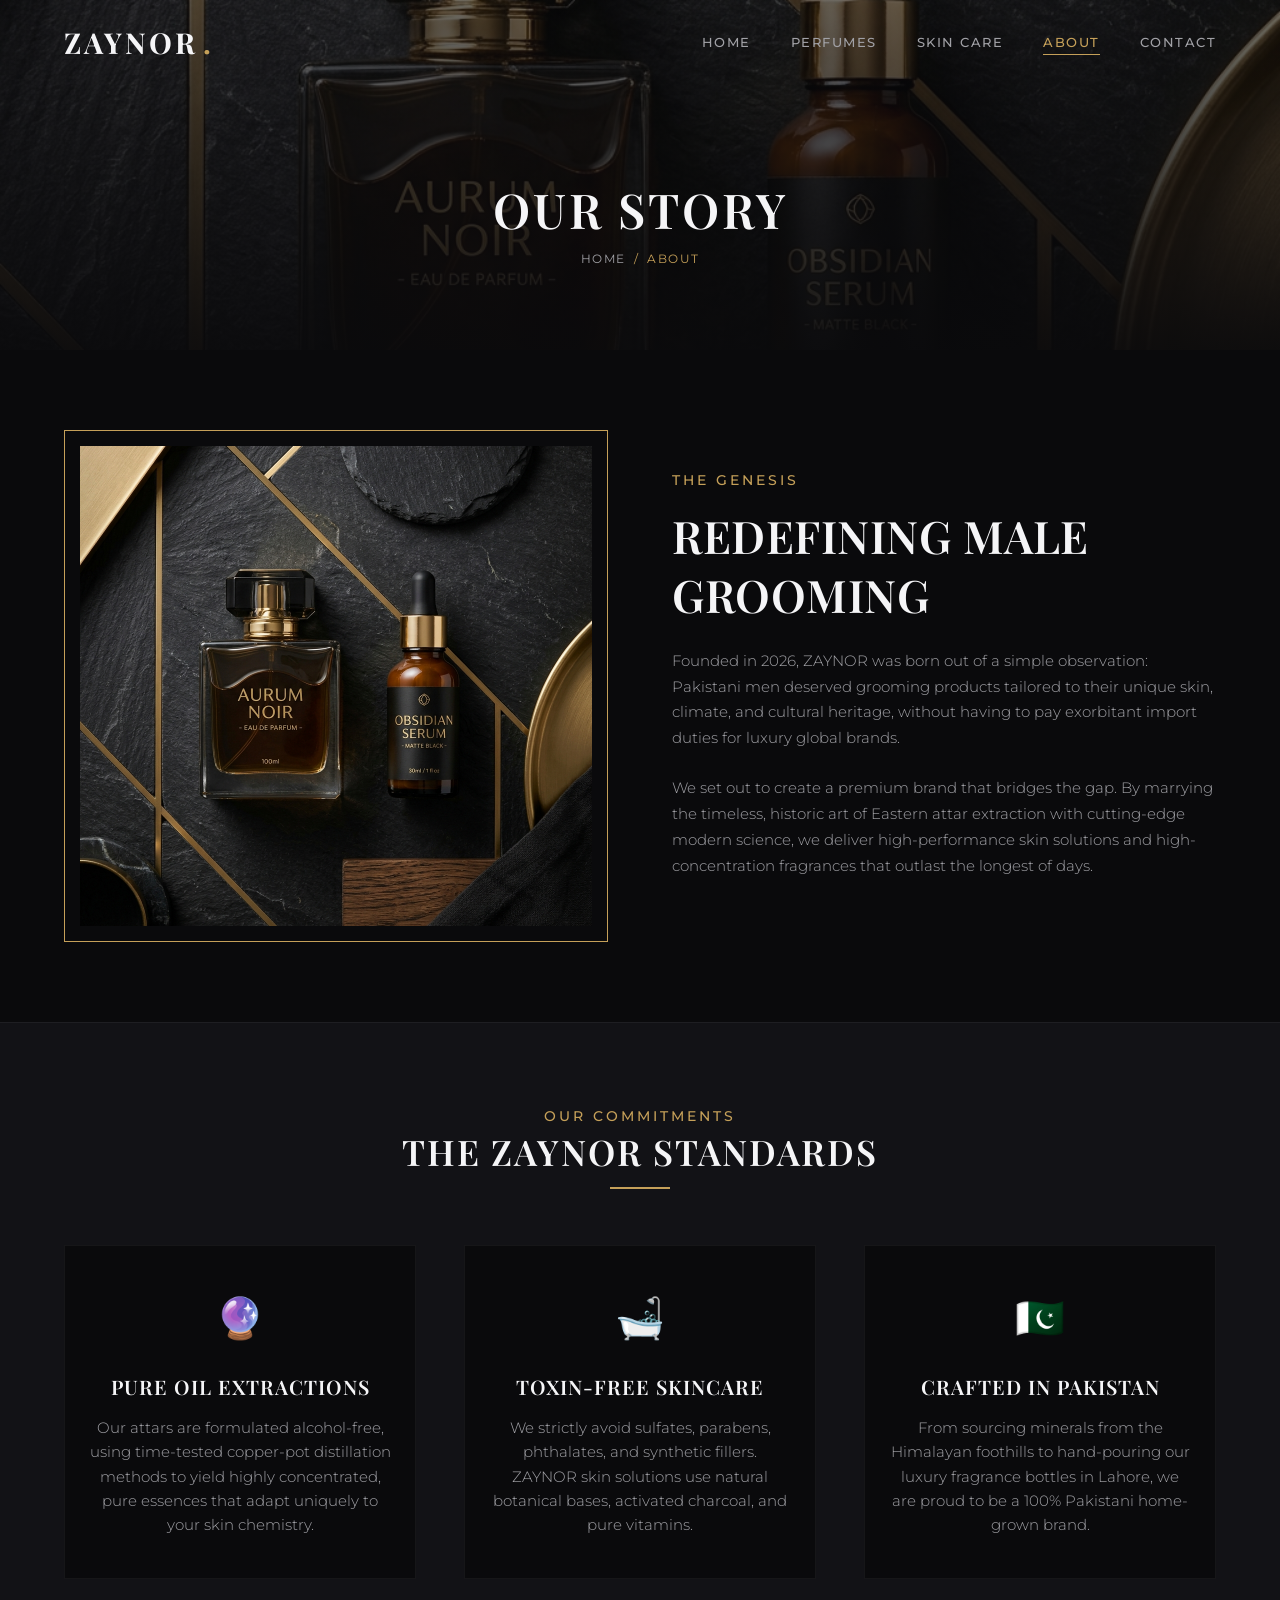
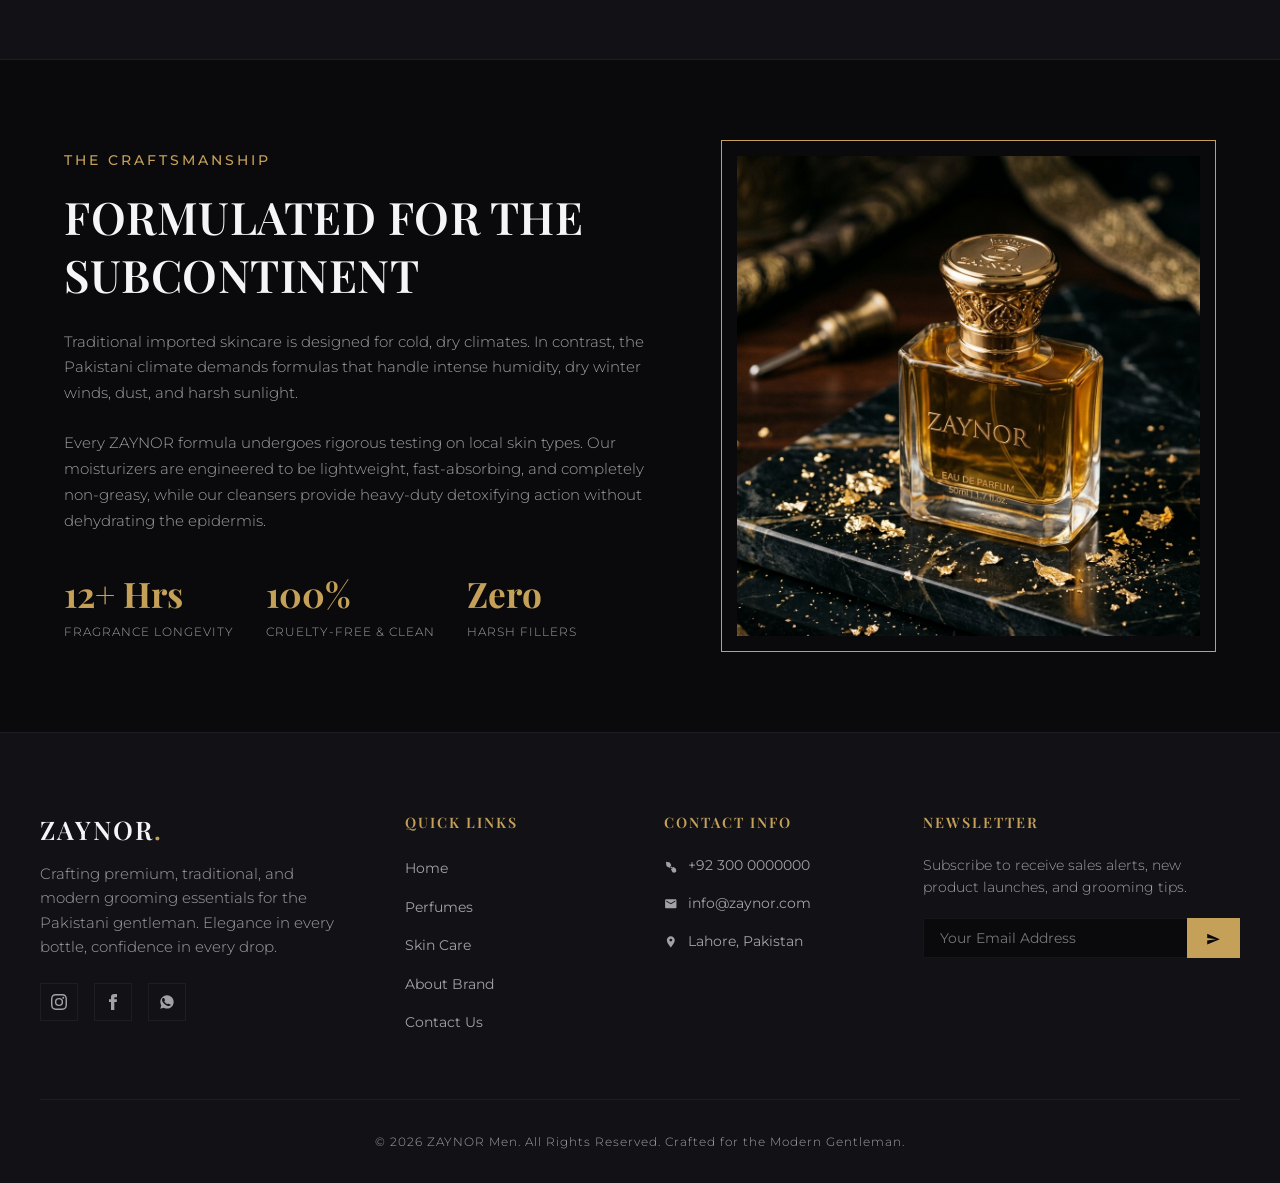
==== about.html @ b906ef0c "Update website" ====
<!DOCTYPE html>
<html lang="en">
<head>
    <meta charset="UTF-8">
    <meta name="viewport" content="width=device-width, initial-scale=1.0">
    <meta name="description" content="Discover the story of ZAYNOR. Combining ancient scent traditions with modern skincare formulations, tailored specifically for the Pakistani gentleman.">
    <title>Our Brand Story | ZAYNOR</title>
    
    <!-- CSS Stylesheet -->
    <link rel="stylesheet" href="css/style.css">
</head>
<body>

    <!-- Header & Navigation -->
    <header class="header">
        <nav class="navbar" aria-label="Main Navigation">
            <a href="index.html" class="logo">
                ZAYNOR<span>.</span>
            </a>
            <button class="nav-toggle" aria-label="Toggle Navigation Menu" aria-expanded="false">
                <span></span>
                <span></span>
                <span></span>
            </button>
            <ul class="nav-menu">
                <li><a href="index.html" class="nav-link">Home</a></li>
                <li><a href="perfumes.html" class="nav-link">Perfumes</a></li>
                <li><a href="skincare.html" class="nav-link">Skin Care</a></li>
                <li><a href="about.html" class="nav-link active">About</a></li>
                <li><a href="contact.html" class="nav-link">Contact</a></li>
            </ul>
        </nav>
    </header>

    <!-- Page Header -->
    <section class="page-header" aria-label="Page Title Banner">
        <h1 class="page-title">Our Story</h1>
        <div class="breadcrumb">
            <a href="index.html">Home</a>
            <span class="breadcrumb-separator">/</span>
            <span class="breadcrumb-active">About</span>
        </div>
    </section>

    <!-- Detailed Brand Story Section -->
    <main class="section" aria-labelledby="about-main-heading">
        <div class="about-banner">
            <div class="about-image-container">
                <img src="images/hero-bg.png" alt="ZAYNOR raw fragrance components" class="about-image">
            </div>
            <div class="about-content">
                <span class="about-subtitle">The Genesis</span>
                <h2 id="about-main-heading" class="about-title">Redefining Male Grooming</h2>
                <p class="about-text">Founded in 2026, ZAYNOR was born out of a simple observation: Pakistani men deserved grooming products tailored to their unique skin, climate, and cultural heritage, without having to pay exorbitant import duties for luxury global brands.</p>
                <p class="about-text">We set out to create a premium brand that bridges the gap. By marrying the timeless, historic art of Eastern attar extraction with cutting-edge modern science, we deliver high-performance skin solutions and high-concentration fragrances that outlast the longest of days.</p>
            </div>
        </div>
    </main>

    <!-- Values Detail Section -->
    <section class="section" style="background-color: var(--bg-secondary); border-top: 1px solid var(--border-light); border-bottom: 1px solid var(--border-light); max-width: 100%;" aria-labelledby="values-heading">
        <div style="max-width: 1200px; margin: 0 auto; padding: 0 1.5rem;">
            <div class="section-title-container">
                <span class="section-subtitle">Our Commitments</span>
                <h2 id="values-heading" class="section-title">The ZAYNOR Standards</h2>
            </div>
            <div class="features-grid">
                <div class="feature-item" style="background-color: var(--bg-primary);">
                    <span class="feature-icon">&#128302;</span>
                    <h3 class="feature-title">Pure Oil Extractions</h3>
                    <p>Our attars are formulated alcohol-free, using time-tested copper-pot distillation methods to yield highly concentrated, pure essences that adapt uniquely to your skin chemistry.</p>
                </div>
                <div class="feature-item" style="background-color: var(--bg-primary);">
                    <span class="feature-icon">&#128705;</span>
                    <h3 class="feature-title">Toxin-Free Skincare</h3>
                    <p>We strictly avoid sulfates, parabens, phthalates, and synthetic fillers. ZAYNOR skin solutions use natural botanical bases, activated charcoal, and pure vitamins.</p>
                </div>
                <div class="feature-item" style="background-color: var(--bg-primary);">
                    <span class="feature-icon">&#127477;&#127472;</span>
                    <h3 class="feature-title">Crafted in Pakistan</h3>
                    <p>From sourcing minerals from the Himalayan foothills to hand-pouring our luxury fragrance bottles in Lahore, we are proud to be a 100% Pakistani home-grown brand.</p>
                </div>
            </div>
        </div>
    </section>

    <!-- Story continuation with metrics -->
    <section class="section" aria-labelledby="process-heading">
        <div class="about-banner" style="grid-template-columns: 1.2fr 1fr;">
            <div class="about-content">
                <span class="about-subtitle">The Craftsmanship</span>
                <h2 id="process-heading" class="about-title">Formulated for the Subcontinent</h2>
                <p class="about-text">Traditional imported skincare is designed for cold, dry climates. In contrast, the Pakistani climate demands formulas that handle intense humidity, dry winter winds, dust, and harsh sunlight.</p>
                <p class="about-text">Every ZAYNOR formula undergoes rigorous testing on local skin types. Our moisturizers are engineered to be lightweight, fast-absorbing, and completely non-greasy, while our cleansers provide heavy-duty detoxifying action without dehydrating the epidermis.</p>
                <div style="display: flex; gap: 2rem; margin-top: 2rem;">
                    <div>
                        <div style="font-size: 2.2rem; font-family: var(--font-heading); color: var(--gold-primary); font-weight: 700;">12+ Hrs</div>
                        <p style="font-size: 0.75rem; text-transform: uppercase; letter-spacing: 1px;">Fragrance Longevity</p>
                    </div>
                    <div>
                        <div style="font-size: 2.2rem; font-family: var(--font-heading); color: var(--gold-primary); font-weight: 700;">100%</div>
                        <p style="font-size: 0.75rem; text-transform: uppercase; letter-spacing: 1px;">Cruelty-Free & Clean</p>
                    </div>
                    <div>
                        <div style="font-size: 2.2rem; font-family: var(--font-heading); color: var(--gold-primary); font-weight: 700;">Zero</div>
                        <p style="font-size: 0.75rem; text-transform: uppercase; letter-spacing: 1px;">Harsh Fillers</p>
                    </div>
                </div>
            </div>
            <div class="about-image-container">
                <img src="images/perfumes/monarch.png" alt="Monarch Attar bottle crafting" class="about-image">
            </div>
        </div>
    </section>

    <!-- Footer -->
    <footer class="footer">
        <div class="footer-container">
            <div class="footer-brand">
                <h3>ZAYNOR<span>.</span></h3>
                <p>Crafting premium, traditional, and modern grooming essentials for the Pakistani gentleman. Elegance in every bottle, confidence in every drop.</p>
                <div class="footer-socials">
                    <a href="#" aria-label="Instagram">
                        <svg class="icon" viewBox="0 0 24 24"><path d="M12 2.163c3.204 0 3.584.012 4.85.07 3.252.148 4.771 1.691 4.919 4.919.058 1.265.069 1.645.069 4.849 0 3.205-.012 3.584-.069 4.849-.149 3.225-1.664 4.771-4.919 4.919-1.266.058-1.644.07-4.85.07-3.204 0-3.584-.012-4.849-.07-3.26-.149-4.771-1.699-4.919-4.92-.058-1.265-.07-1.644-.07-4.849 0-3.204.013-3.583.07-4.849.149-3.227 1.664-4.771 4.919-4.919 1.266-.057 1.645-.069 4.849-.069zM12 0C8.741 0 8.333.014 7.053.072 2.695.272.273 2.69.073 7.051C.014 8.333 0 8.741 0 12c0 3.259.014 3.668.072 4.948.2 4.358 2.618 6.78 6.98 6.98 1.281.058 1.689.072 4.948.072 3.259 0 3.668-.014 4.948-.072 4.354-.2 6.782-2.618 6.979-6.98.059-1.28.073-1.689.073-4.948 0-3.259-.014-3.667-.072-4.947-.196-4.354-2.617-6.78-6.979-6.98C15.668.014 15.259 0 12 0zm0 5.838a6.162 6.162 0 100 12.324 6.162 6.162 0 000-12.324zM12 16a4 4 0 110-8 4 4 0 010 8zm6.406-11.845a1.44 1.44 0 100 2.881 1.44 1.44 0 000-2.881z"/></svg>
                    </a>
                    <a href="#" aria-label="Facebook">
                        <svg class="icon" viewBox="0 0 24 24"><path d="M9 8h-3v4h3v12h5v-12h3.642l.358-4h-4v-1.667c0-.955.192-1.333 1.115-1.333h2.885v-5h-3.808c-3.596 0-5.192 1.583-5.192 4.615v3.385z"/></svg>
                    </a>
                    <a href="https://wa.me/923000000000" target="_blank" aria-label="WhatsApp">
                        <svg class="icon" viewBox="0 0 24 24"><path d="M12.012 2c-5.506 0-9.989 4.478-9.99 9.984a9.96 9.96 0 001.333 4.993L2 22l5.13-1.347a9.96 9.96 0 004.887 1.28h.005c5.505 0 9.988-4.478 9.989-9.985 0-2.67-1.037-5.18-2.92-7.065A9.925 9.925 0 0012.012 2zm5.836 14.166c-.32.902-1.854 1.764-2.556 1.87-.62.093-1.428.167-3.953-.878-3.23-1.336-5.307-4.636-5.468-4.85-.162-.216-1.309-1.742-1.309-3.324 0-1.583.826-2.36 1.118-2.667.29-.307.64-.384.85-.384.214 0 .429.002.617.01.196.009.46-.073.722.56.268.647.915 2.233.996 2.395.08.162.133.35.026.565-.107.214-.16.347-.32.532-.162.185-.34.409-.485.55-.16.155-.328.324-.143.642.185.318.824 1.354 1.766 2.195 1.21 1.08 2.227 1.414 2.549 1.575.322.161.51.134.7-.082.19-.217.825-.96.105-1.285-.246-.108-.396-.188-1.578-.667-.322-.132-.538-.066-.7.13-.16.195-.627.785-.77 0-.142-.785-.286-1.547-.63-.162-.317-.324-.633-.143-.951z"/></svg>
                    </a>
                </div>
            </div>
            <div class="footer-links">
                <h4>Quick Links</h4>
                <ul>
                    <li><a href="index.html">Home</a></li>
                    <li><a href="perfumes.html">Perfumes</a></li>
                    <li><a href="skincare.html">Skin Care</a></li>
                    <li><a href="about.html">About Brand</a></li>
                    <li><a href="contact.html">Contact Us</a></li>
                </ul>
            </div>
            <div class="footer-contact">
                <h4>Contact Info</h4>
                <ul>
                    <li>
                        <svg class="icon" viewBox="0 0 24 24"><path d="M20 22.622l-3.521-.51c-.696-.11-1.31-.5-1.67-1.12l-1.92-3.32c-.52-.89-.17-2.03.77-2.48l1.43-.68c-.69-1.48-1.78-2.57-3.26-3.26l-.68 1.43c-.45.94-1.59 1.29-2.48.77l-3.32-1.92c-.62-.36-1.01-.97-1.12-1.67l-.51-3.52C3.12 4.14 4.14 3.12 5.38 3.32l3.52.51c.69.11 1.31.5 1.67 1.12l1.92 3.32c.52.89.17 2.03-.77 2.48l-1.43.68c.69 1.48 1.78 2.57 3.26 3.26l.68-1.43c.45-.94 1.59-1.29 2.48-.77l3.32 1.92c.62.36 1.01.97 1.12 1.67l.51 3.52c.2 1.24-.82 2.26-2.06 2.06z"/></svg>
                        <a href="https://wa.me/923000000000" target="_blank">+92 300 0000000</a>
                    </li>
                    <li>
                        <svg class="icon" viewBox="0 0 24 24"><path d="M20 4H4c-1.1 0-1.99.9-1.99 2L2 18c0 1.1.9 2 2 2h16c1.1 0 2-.9 2-2V6c0-1.1-.9-2-2-2zm0 4l-8 5-8-5V6l8 5 8-5v2z"/></svg>
                        <a href="mailto:info@zaynor.com">info@zaynor.com</a>
                    </li>
                    <li>
                        <svg class="icon" viewBox="0 0 24 24"><path d="M12 2C8.13 2 5 5.13 5 9c0 5.25 7 13 7 13s7-7.75 7-13c0-3.87-3.13-7-7-7zm0 9.5c-1.38 0-2.5-1.12-2.5-2.5s1.12-2.5 2.5-2.5 2.5 1.12 2.5 2.5-1.12 2.5-2.5 2.5z"/></svg>
                        <span>Lahore, Pakistan</span>
                    </li>
                </ul>
            </div>
            <div class="footer-newsletter">
                <h4>Newsletter</h4>
                <p>Subscribe to receive sales alerts, new product launches, and grooming tips.</p>
                <form class="newsletter-form">
                    <input type="email" class="newsletter-input" placeholder="Your Email Address" required aria-label="Email address for newsletter">
                    <button type="submit" class="newsletter-btn" aria-label="Subscribe">
                        <svg class="icon" viewBox="0 0 24 24"><path d="M2.01 21L23 12 2.01 3 2 10l15 2-15 2z"/></svg>
                    </button>
                </form>
            </div>
        </div>
        <div class="footer-bottom">
            <p>&copy; 2026 ZAYNOR Men. All Rights Reserved. Crafted for the Modern Gentleman.</p>
        </div>
    </footer>

    <!-- JS Script -->
    <script src="js/script.js"></script>
</body>
</html>
---- css/style.css ----
/* ==========================================================================
   ZAYNOR - Premium Men's Grooming Brand
   Custom CSS Stylesheet
   ========================================================================== */

/* Import Google Fonts */
@import url('https://fonts.googleapis.com/css2?family=Montserrat:wght@300;400;500;600;700&family=Playfair+Display:ital,wght@0,400;0,600;0,700;1,400&display=swap');

/* CSS Variables for design tokens */
:root {
    --bg-primary: #0a0a0c;
    --bg-secondary: #121216;
    --bg-tertiary: #1b1b22;
    --bg-overlay: rgba(10, 10, 12, 0.85);
    
    --gold-primary: #c5a059;
    --gold-accent: #e5c483;
    --gold-dark: #8c6b30;
    --gold-muted: rgba(197, 160, 89, 0.15);
    
    --text-primary: #f5f5f7;
    --text-secondary: #a1a1a6;
    --text-dark: #0a0a0c;
    
    --border-color: rgba(197, 160, 89, 0.15);
    --border-light: rgba(255, 255, 255, 0.05);
    
    --font-heading: 'Playfair Display', serif;
    --font-body: 'Montserrat', sans-serif;
    
    --transition-fast: 0.25s cubic-bezier(0.4, 0, 0.2, 1);
    --transition-normal: 0.4s cubic-bezier(0.4, 0, 0.2, 1);
    
    --shadow-premium: 0 15px 35px rgba(0, 0, 0, 0.5);
    --shadow-gold: 0 10px 25px rgba(197, 160, 89, 0.15);
}

/* ==========================================================================
   Reset & Base Styles
   ========================================================================== */
*, *::before, *::after {
    box-sizing: border-box;
    margin: 0;
    padding: 0;
}

html {
    scroll-behavior: smooth;
    font-size: 16px;
}

body {
    background-color: var(--bg-primary);
    color: var(--text-primary);
    font-family: var(--font-body);
    font-weight: 400;
    line-height: 1.6;
    overflow-x: hidden;
}

/* Custom Scrollbar */
::-webkit-scrollbar {
    width: 8px;
}
::-webkit-scrollbar-track {
    background: var(--bg-primary);
}
::-webkit-scrollbar-thumb {
    background: var(--gold-dark);
    border-radius: 4px;
}
::-webkit-scrollbar-thumb:hover {
    background: var(--gold-primary);
}

/* Typography & Titles */
h1, h2, h3, h4, h5, h6 {
    font-family: var(--font-heading);
    font-weight: 600;
    line-height: 1.3;
    letter-spacing: 0.5px;
}

h1 { font-size: 3rem; }
h2 { font-size: 2.2rem; }
h3 { font-size: 1.6rem; }

p {
    font-size: 0.95rem;
    font-weight: 300;
    color: var(--text-secondary);
}

a {
    color: inherit;
    text-decoration: none;
    transition: var(--transition-fast);
}

ul {
    list-style: none;
}

img {
    max-width: 100%;
    height: auto;
    display: block;
}

/* Section Wrapper */
.section {
    padding: 5rem 1.5rem;
    max-width: 1200px;
    margin: 0 auto;
}

.section-title-container {
    text-align: center;
    margin-bottom: 3.5rem;
    position: relative;
}

.section-title {
    font-size: 2.2rem;
    margin-bottom: 0.5rem;
    text-transform: uppercase;
    letter-spacing: 2px;
}

.section-title-container::after {
    content: '';
    display: block;
    width: 60px;
    height: 2px;
    background: var(--gold-primary);
    margin: 0.8rem auto 0;
}

.section-subtitle {
    color: var(--gold-primary);
    font-family: var(--font-body);
    font-weight: 500;
    font-size: 0.85rem;
    letter-spacing: 3px;
    text-transform: uppercase;
}

/* ==========================================================================
   Button Styles
   ========================================================================== */
.btn {
    display: inline-flex;
    align-items: center;
    justify-content: center;
    padding: 0.9rem 2.2rem;
    font-family: var(--font-body);
    font-size: 0.85rem;
    font-weight: 600;
    letter-spacing: 2px;
    text-transform: uppercase;
    border: 1px solid transparent;
    cursor: pointer;
    transition: var(--transition-normal);
    position: relative;
    overflow: hidden;
    gap: 8px;
}

.btn-primary {
    background-color: var(--gold-primary);
    color: var(--text-dark);
}

.btn-primary:hover {
    background-color: var(--gold-accent);
    box-shadow: var(--shadow-gold);
    transform: translateY(-2px);
}

.btn-outline {
    background-color: transparent;
    border-color: var(--gold-primary);
    color: var(--gold-primary);
}

.btn-outline:hover {
    background-color: var(--gold-primary);
    color: var(--text-dark);
    transform: translateY(-2px);
}

.btn-whatsapp {
    background-color: #25d366;
    color: #fff;
    border: none;
    font-size: 0.85rem;
    font-weight: 600;
    letter-spacing: 1px;
}

.btn-whatsapp:hover {
    background-color: #20ba5a;
    box-shadow: 0 10px 20px rgba(37, 211, 102, 0.2);
    transform: translateY(-2px);
}

.btn-small {
    padding: 0.6rem 1.2rem;
    font-size: 0.75rem;
    letter-spacing: 1px;
}

.btn-full {
    width: 100%;
}

/* ==========================================================================
   Navbar & Navigation
   ========================================================================== */
.header {
    position: fixed;
    top: 0;
    left: 0;
    width: 100%;
    z-index: 1000;
    transition: var(--transition-normal);
    border-bottom: 1px solid transparent;
}

.header-scrolled {
    background-color: rgba(10, 10, 12, 0.95);
    backdrop-filter: blur(10px);
    border-bottom: 1px solid var(--border-light);
    box-shadow: 0 5px 25px rgba(0,0,0,0.4);
}

.navbar {
    display: flex;
    align-items: center;
    justify-content: space-between;
    padding: 1.2rem 1.5rem;
    max-width: 1200px;
    margin: 0 auto;
    width: 100%;
    transition: var(--transition-normal);
}

.header-scrolled .navbar {
    padding: 0.8rem 1.5rem;
}

.logo {
    font-family: var(--font-heading);
    font-size: 1.8rem;
    font-weight: 700;
    letter-spacing: 3px;
    color: var(--text-primary);
    display: flex;
    align-items: center;
    gap: 5px;
}

.logo span {
    color: var(--gold-primary);
}

.nav-menu {
    display: flex;
    align-items: center;
    gap: 2.5rem;
}

.nav-link {
    font-family: var(--font-body);
    font-size: 0.8rem;
    font-weight: 500;
    text-transform: uppercase;
    letter-spacing: 1.5px;
    color: var(--text-secondary);
    position: relative;
    padding: 5px 0;
}

.nav-link:hover, .nav-link.active {
    color: var(--gold-primary);
}

.nav-link::after {
    content: '';
    position: absolute;
    bottom: 0;
    left: 0;
    width: 0;
    height: 1px;
    background-color: var(--gold-primary);
    transition: var(--transition-fast);
}

.nav-link:hover::after, .nav-link.active::after {
    width: 100%;
}

.nav-toggle {
    display: none;
    background: none;
    border: none;
    cursor: pointer;
    padding: 5px;
}

.nav-toggle span {
    display: block;
    width: 25px;
    height: 2px;
    background-color: var(--text-primary);
    margin: 5px 0;
    transition: var(--transition-fast);
}

/* Open Mobile Menu State */
.nav-toggle.open span:nth-child(1) {
    transform: rotate(45deg) translate(5px, 5px);
}
.nav-toggle.open span:nth-child(2) {
    opacity: 0;
}
.nav-toggle.open span:nth-child(3) {
    transform: rotate(-45deg) translate(6px, -6px);
}

@media (max-width: 768px) {
    .nav-toggle {
        display: block;
    }
    
    .nav-menu {
        position: fixed;
        top: 0;
        right: -100%;
        height: 100vh;
        width: 75%;
        max-width: 320px;
        background-color: var(--bg-secondary);
        flex-direction: column;
        justify-content: center;
        gap: 2.5rem;
        box-shadow: -10px 0 30px rgba(0,0,0,0.5);
        transition: var(--transition-normal);
        z-index: 999;
    }
    
    .nav-menu.open {
        right: 0;
    }
}

/* ==========================================================================
   Hero Section (Home)
   ========================================================================== */
.hero {
    height: 100vh;
    min-height: 600px;
    position: relative;
    display: flex;
    align-items: center;
    justify-content: center;
    text-align: center;
    background: linear-gradient(to bottom, rgba(10, 10, 12, 0.4), rgba(10, 10, 12, 0.95)), url('../images/hero-bg.png') no-repeat center center/cover;
    padding: 0 1.5rem;
}

.hero-content {
    max-width: 800px;
    opacity: 0;
    transform: translateY(30px);
    animation: fadeInUp 1.2s forwards 0.3s;
}

.hero-subtitle {
    font-size: 0.9rem;
    font-weight: 500;
    color: var(--gold-primary);
    text-transform: uppercase;
    letter-spacing: 6px;
    margin-bottom: 1.5rem;
}

.hero-title {
    font-size: 4.5rem;
    letter-spacing: 5px;
    margin-bottom: 1.5rem;
    text-transform: uppercase;
}

.hero-title span {
    color: var(--gold-primary);
    font-weight: 300;
}

.hero-description {
    font-size: 1.1rem;
    max-width: 600px;
    margin: 0 auto 3rem;
    color: var(--text-secondary);
    font-weight: 300;
}

.hero-ctas {
    display: flex;
    justify-content: center;
    gap: 1.5rem;
    flex-wrap: wrap;
}

@media (max-width: 768px) {
    .hero-title {
        font-size: 3rem;
    }
    .hero-subtitle {
        font-size: 0.8rem;
        letter-spacing: 4px;
    }
}

/* Animations */
@keyframes fadeInUp {
    to {
        opacity: 1;
        transform: translateY(0);
    }
}

/* ==========================================================================
   Category Cards
   ========================================================================== */
.categories-grid {
    display: grid;
    grid-template-columns: repeat(2, 1fr);
    gap: 2rem;
}

.category-card {
    height: 450px;
    position: relative;
    overflow: hidden;
    border: 1px solid var(--border-light);
    display: flex;
    align-items: flex-end;
    padding: 3rem;
    transition: var(--transition-normal);
}

.category-card-bg {
    position: absolute;
    top: 0;
    left: 0;
    width: 100%;
    height: 100%;
    z-index: 1;
    transition: var(--transition-normal);
}

.category-card:nth-child(1) .category-card-bg {
    background: linear-gradient(to top, rgba(10, 10, 12, 0.95), rgba(10, 10, 12, 0.1)), url('../images/perfumes/monarch.png') no-repeat center center/cover;
}

.category-card:nth-child(2) .category-card-bg {
    background: linear-gradient(to top, rgba(10, 10, 12, 0.95), rgba(10, 10, 12, 0.1)), url('../images/skincare/serum.png') no-repeat center center/cover;
}

.category-card-content {
    position: relative;
    z-index: 2;
    width: 100%;
}

.category-tag {
    color: var(--gold-primary);
    font-size: 0.75rem;
    text-transform: uppercase;
    letter-spacing: 3px;
    font-weight: 600;
    margin-bottom: 0.5rem;
    display: block;
}

.category-card-title {
    font-size: 2.2rem;
    margin-bottom: 1rem;
    text-transform: uppercase;
}

.category-card:hover {
    border-color: var(--gold-primary);
    box-shadow: var(--shadow-gold);
}

.category-card:hover .category-card-bg {
    transform: scale(1.05);
}

@media (max-width: 768px) {
    .categories-grid {
        grid-template-columns: 1fr;
    }
    .category-card {
        height: 350px;
        padding: 2rem;
    }
    .category-card-title {
        font-size: 1.8rem;
    }
}

/* ==========================================================================
   Product Showcase / Card Styles
   ========================================================================== */
.product-grid {
    display: grid;
    grid-template-columns: repeat(auto-fill, minmax(280px, 1fr));
    gap: 2.5rem 2rem;
}

.product-card {
    background-color: var(--bg-secondary);
    border: 1px solid var(--border-light);
    transition: var(--transition-normal);
    display: flex;
    flex-direction: column;
    height: 100%;
    position: relative;
}

.product-image-container {
    position: relative;
    padding-top: 100%; /* 1:1 Aspect Ratio */
    background-color: #000;
    overflow: hidden;
    cursor: pointer;
}

.product-image {
    position: absolute;
    top: 0;
    left: 0;
    width: 100%;
    height: 100%;
    object-fit: cover;
    transition: var(--transition-normal);
}

.product-card:hover .product-image {
    transform: scale(1.05);
}

.product-badge {
    position: absolute;
    top: 15px;
    left: 15px;
    background-color: var(--gold-primary);
    color: var(--text-dark);
    font-size: 0.7rem;
    font-weight: 700;
    text-transform: uppercase;
    letter-spacing: 1px;
    padding: 4px 10px;
    z-index: 10;
}

.product-quickview {
    position: absolute;
    bottom: -50px;
    left: 0;
    width: 100%;
    background-color: rgba(10, 10, 12, 0.9);
    color: var(--gold-primary);
    text-align: center;
    padding: 0.8rem;
    font-size: 0.75rem;
    font-weight: 600;
    letter-spacing: 1.5px;
    text-transform: uppercase;
    transition: var(--transition-fast);
    backdrop-filter: blur(5px);
    z-index: 10;
}

.product-image-container:hover .product-quickview {
    bottom: 0;
}

.product-details {
    padding: 1.5rem;
    display: flex;
    flex-direction: column;
    flex-grow: 1;
}

.product-meta {
    display: flex;
    justify-content: space-between;
    align-items: baseline;
    margin-bottom: 0.8rem;
}

.product-title {
    font-size: 1.25rem;
    color: var(--text-primary);
    margin-bottom: 0.8rem;
}

.product-price {
    font-family: var(--font-body);
    font-weight: 600;
    font-size: 1.1rem;
    color: var(--gold-primary);
}

.product-description {
    font-size: 0.85rem;
    line-height: 1.5;
    margin-bottom: 1.5rem;
    color: var(--text-secondary);
    display: -webkit-box;
    -webkit-line-clamp: 2;
    -webkit-box-orient: vertical;
    overflow: hidden;
}

.product-actions {
    margin-top: auto;
}

.product-card:hover {
    border-color: var(--gold-primary);
    transform: translateY(-5px);
    box-shadow: var(--shadow-gold);
}

/* ==========================================================================
   Brand Story Section (Home / About)
   ========================================================================== */
.about-banner {
    display: grid;
    grid-template-columns: 1fr 1fr;
    gap: 4rem;
    align-items: center;
}

.about-image-container {
    position: relative;
    border: 1px solid var(--gold-primary);
    padding: 15px;
}

.about-image {
    width: 100%;
    height: 480px;
    object-fit: cover;
}

.about-subtitle {
    color: var(--gold-primary);
    font-size: 0.85rem;
    text-transform: uppercase;
    letter-spacing: 3px;
    font-weight: 500;
    margin-bottom: 1rem;
    display: block;
}

.about-title {
    font-size: 2.8rem;
    margin-bottom: 1.5rem;
    text-transform: uppercase;
}

.about-text {
    margin-bottom: 1.5rem;
    line-height: 1.7;
}

@media (max-width: 768px) {
    .about-banner {
        grid-template-columns: 1fr;
        gap: 2.5rem;
    }
    .about-image {
        height: 300px;
    }
    .about-title {
        font-size: 2rem;
    }
}

/* ==========================================================================
   Brand Features Section
   ========================================================================== */
.features-grid {
    display: grid;
    grid-template-columns: repeat(3, 1fr);
    gap: 3rem;
    text-align: center;
}

.feature-item {
    padding: 2.5rem 1.5rem;
    background-color: var(--bg-secondary);
    border: 1px solid var(--border-light);
    transition: var(--transition-normal);
}

.feature-icon {
    font-size: 2.5rem;
    color: var(--gold-primary);
    margin-bottom: 1.5rem;
    display: inline-block;
}

.feature-title {
    font-size: 1.25rem;
    text-transform: uppercase;
    letter-spacing: 1px;
    margin-bottom: 1rem;
}

.feature-item:hover {
    border-color: var(--gold-primary);
    transform: translateY(-5px);
    box-shadow: var(--shadow-gold);
}

@media (max-width: 768px) {
    .features-grid {
        grid-template-columns: 1fr;
        gap: 1.5rem;
    }
}

/* ==========================================================================
   Contact Page Elements
   ========================================================================== */
.contact-container {
    display: grid;
    grid-template-columns: 1fr 1.2fr;
    gap: 4rem;
}

.contact-info {
    display: flex;
    flex-direction: column;
    gap: 2.5rem;
}

.contact-info-block {
    display: flex;
    gap: 1.5rem;
    align-items: flex-start;
}

.contact-info-icon {
    font-size: 1.5rem;
    color: var(--gold-primary);
    padding: 10px;
    border: 1px solid var(--gold-primary);
    line-height: 1;
}

.contact-info-title {
    font-size: 1.1rem;
    text-transform: uppercase;
    letter-spacing: 1px;
    margin-bottom: 0.3rem;
}

.contact-info-details a:hover {
    color: var(--gold-primary);
}

.contact-form {
    background-color: var(--bg-secondary);
    padding: 3rem;
    border: 1px solid var(--border-light);
}

.form-group {
    margin-bottom: 1.8rem;
}

.form-label {
    display: block;
    font-size: 0.75rem;
    text-transform: uppercase;
    letter-spacing: 1px;
    color: var(--gold-primary);
    margin-bottom: 0.6rem;
    font-weight: 500;
}

.form-control {
    width: 100%;
    background-color: var(--bg-primary);
    border: 1px solid var(--border-light);
    color: var(--text-primary);
    padding: 0.8rem 1.2rem;
    font-family: var(--font-body);
    font-size: 0.9rem;
    transition: var(--transition-fast);
}

.form-control:focus {
    outline: none;
    border-color: var(--gold-primary);
}

textarea.form-control {
    resize: vertical;
    min-height: 120px;
}

@media (max-width: 768px) {
    .contact-container {
        grid-template-columns: 1fr;
        gap: 3rem;
    }
    .contact-form {
        padding: 2rem 1.5rem;
    }
}

/* ==========================================================================
   Product Detail Modal
   ========================================================================== */
.modal {
    position: fixed;
    top: 0;
    left: 0;
    width: 100%;
    height: 100%;
    z-index: 2000;
    display: none; /* Controlled via JS */
    align-items: center;
    justify-content: center;
    padding: 1.5rem;
}

.modal-backdrop {
    position: absolute;
    top: 0;
    left: 0;
    width: 100%;
    height: 100%;
    background-color: var(--bg-overlay);
    backdrop-filter: blur(8px);
}

.modal-container {
    position: relative;
    background-color: var(--bg-secondary);
    border: 1px solid var(--gold-primary);
    max-width: 900px;
    width: 100%;
    max-height: 90vh;
    overflow-y: auto;
    z-index: 10;
    box-shadow: 0 25px 50px rgba(0,0,0,0.8), var(--shadow-gold);
    transform: translateY(30px);
    opacity: 0;
    transition: var(--transition-normal);
}

.modal.open .modal-container {
    transform: translateY(0);
    opacity: 1;
}

.modal-close {
    position: absolute;
    top: 20px;
    right: 20px;
    background: none;
    border: none;
    font-size: 1.8rem;
    color: var(--text-secondary);
    cursor: pointer;
    transition: var(--transition-fast);
    z-index: 15;
}

.modal-close:hover {
    color: var(--gold-primary);
    transform: rotate(90deg);
}

.modal-content {
    display: grid;
    grid-template-columns: 1fr 1fr;
    gap: 3rem;
    padding: 3rem;
}

.modal-gallery {
    position: relative;
}

.modal-gallery img {
    width: 100%;
    height: 400px;
    object-fit: cover;
    border: 1px solid var(--border-light);
}

.modal-info {
    display: flex;
    flex-direction: column;
}

.modal-title {
    font-size: 2.2rem;
    margin-bottom: 0.5rem;
    text-transform: uppercase;
}

.modal-category {
    font-size: 0.75rem;
    text-transform: uppercase;
    color: var(--gold-primary);
    letter-spacing: 2px;
    margin-bottom: 1.2rem;
}

.modal-price {
    font-size: 1.5rem;
    font-weight: 600;
    color: var(--gold-primary);
    margin-bottom: 1.5rem;
    padding-bottom: 1.5rem;
    border-bottom: 1px solid var(--border-light);
}

.modal-description {
    font-size: 0.9rem;
    color: var(--text-secondary);
    margin-bottom: 2rem;
    line-height: 1.7;
}

.modal-spec-grid {
    display: grid;
    grid-template-columns: 1fr 1fr;
    gap: 1.2rem;
    margin-bottom: 2.5rem;
}

.modal-spec-item {
    font-size: 0.8rem;
}

.modal-spec-label {
    color: var(--gold-primary);
    text-transform: uppercase;
    font-size: 0.7rem;
    font-weight: 600;
    margin-bottom: 0.2rem;
}

.modal-spec-value {
    color: var(--text-primary);
}

@media (max-width: 768px) {
    .modal-content {
        grid-template-columns: 1fr;
        gap: 2rem;
        padding: 2rem;
    }
    .modal-gallery img {
        height: 280px;
    }
    .modal-title {
        font-size: 1.8rem;
    }
}

/* ==========================================================================
   Footer Section
   ========================================================================== */
.footer {
    background-color: var(--bg-secondary);
    border-top: 1px solid var(--border-light);
    padding: 5rem 1.5rem 2rem;
}

.footer-container {
    max-width: 1200px;
    margin: 0 auto;
    display: grid;
    grid-template-columns: 1.5fr 1fr 1fr 1.5fr;
    gap: 3rem;
    margin-bottom: 4rem;
}

.footer-brand h3 {
    font-size: 1.6rem;
    margin-bottom: 1rem;
    letter-spacing: 2px;
}

.footer-brand h3 span {
    color: var(--gold-primary);
}

.footer-brand p {
    margin-bottom: 1.5rem;
}

.footer-socials {
    display: flex;
    gap: 1rem;
}

.footer-socials a {
    display: flex;
    align-items: center;
    justify-content: center;
    width: 38px;
    height: 38px;
    border: 1px solid var(--border-light);
    color: var(--text-secondary);
    font-size: 1rem;
    transition: var(--transition-fast);
}

.footer-socials a:hover {
    color: var(--gold-primary);
    border-color: var(--gold-primary);
    box-shadow: var(--shadow-gold);
    transform: translateY(-3px);
}

.footer-links h4, .footer-contact h4, .footer-newsletter h4 {
    font-size: 0.9rem;
    text-transform: uppercase;
    letter-spacing: 2px;
    margin-bottom: 1.5rem;
    color: var(--gold-primary);
}

.footer-links ul {
    display: flex;
    flex-direction: column;
    gap: 0.8rem;
}

.footer-links a {
    font-size: 0.85rem;
    color: var(--text-secondary);
}

.footer-links a:hover {
    color: var(--gold-primary);
    padding-left: 5px;
}

.footer-contact ul {
    display: flex;
    flex-direction: column;
    gap: 1rem;
}

.footer-contact li {
    font-size: 0.85rem;
    color: var(--text-secondary);
    display: flex;
    align-items: center;
    gap: 10px;
}

.footer-contact li a:hover {
    color: var(--gold-primary);
}

.footer-newsletter p {
    font-size: 0.85rem;
    margin-bottom: 1.2rem;
}

.newsletter-form {
    display: flex;
}

.newsletter-input {
    flex-grow: 1;
    background-color: var(--bg-primary);
    border: 1px solid var(--border-light);
    border-right: none;
    color: var(--text-primary);
    padding: 0.7rem 1rem;
    font-family: var(--font-body);
    font-size: 0.85rem;
}

.newsletter-input:focus {
    outline: none;
    border-color: var(--gold-primary);
}

.newsletter-btn {
    background-color: var(--gold-primary);
    color: var(--text-dark);
    border: none;
    padding: 0 1.2rem;
    cursor: pointer;
    font-size: 0.9rem;
    transition: var(--transition-fast);
}

.newsletter-btn:hover {
    background-color: var(--gold-accent);
}

.footer-bottom {
    max-width: 1200px;
    margin: 0 auto;
    padding-top: 2rem;
    border-top: 1px solid var(--border-light);
    text-align: center;
}

.footer-bottom p {
    font-size: 0.75rem;
    letter-spacing: 1px;
}

@media (max-width: 992px) {
    .footer-container {
        grid-template-columns: 1fr 1fr;
        gap: 3rem 2rem;
    }
}

@media (max-width: 576px) {
    .footer-container {
        grid-template-columns: 1fr;
        gap: 2.5rem;
    }
}

/* ==========================================================================
   Page Specific Layouts
   ========================================================================== */
.page-header {
    background: linear-gradient(to bottom, rgba(10, 10, 12, 0.6), rgba(10, 10, 12, 0.95)), url('../images/hero-bg.png') no-repeat center center/cover;
    height: 350px;
    display: flex;
    flex-direction: column;
    align-items: center;
    justify-content: center;
    text-align: center;
    padding: 6rem 1.5rem 0;
}

.page-title {
    font-size: 3rem;
    text-transform: uppercase;
    letter-spacing: 3px;
    margin-bottom: 0.5rem;
}

.breadcrumb {
    display: flex;
    gap: 8px;
    font-size: 0.75rem;
    text-transform: uppercase;
    letter-spacing: 1.5px;
    color: var(--text-secondary);
}

.breadcrumb a:hover {
    color: var(--gold-primary);
}

.breadcrumb-separator {
    color: var(--gold-primary);
}

.breadcrumb-active {
    color: var(--gold-primary);
}

/* SVG Icon styles */
.icon {
    width: 1em;
    height: 1em;
    vertical-align: middle;
    fill: currentColor;
    display: inline-block;
}

/* ==========================================================================
   Toast Notification
   ========================================================================== */
.toast-container {
    position: fixed;
    bottom: 30px;
    right: 30px;
    z-index: 3000;
}

.toast {
    background-color: var(--bg-secondary);
    border-left: 4px solid var(--gold-primary);
    color: var(--text-primary);
    padding: 1rem 1.5rem;
    box-shadow: 0 10px 30px rgba(0,0,0,0.5);
    display: flex;
    align-items: center;
    gap: 15px;
    border-radius: 2px;
    transform: translateX(120%);
    transition: transform var(--transition-normal);
}

.toast.show {
    transform: translateX(0);
}

.toast-message {
    font-size: 0.85rem;
    font-weight: 500;
}
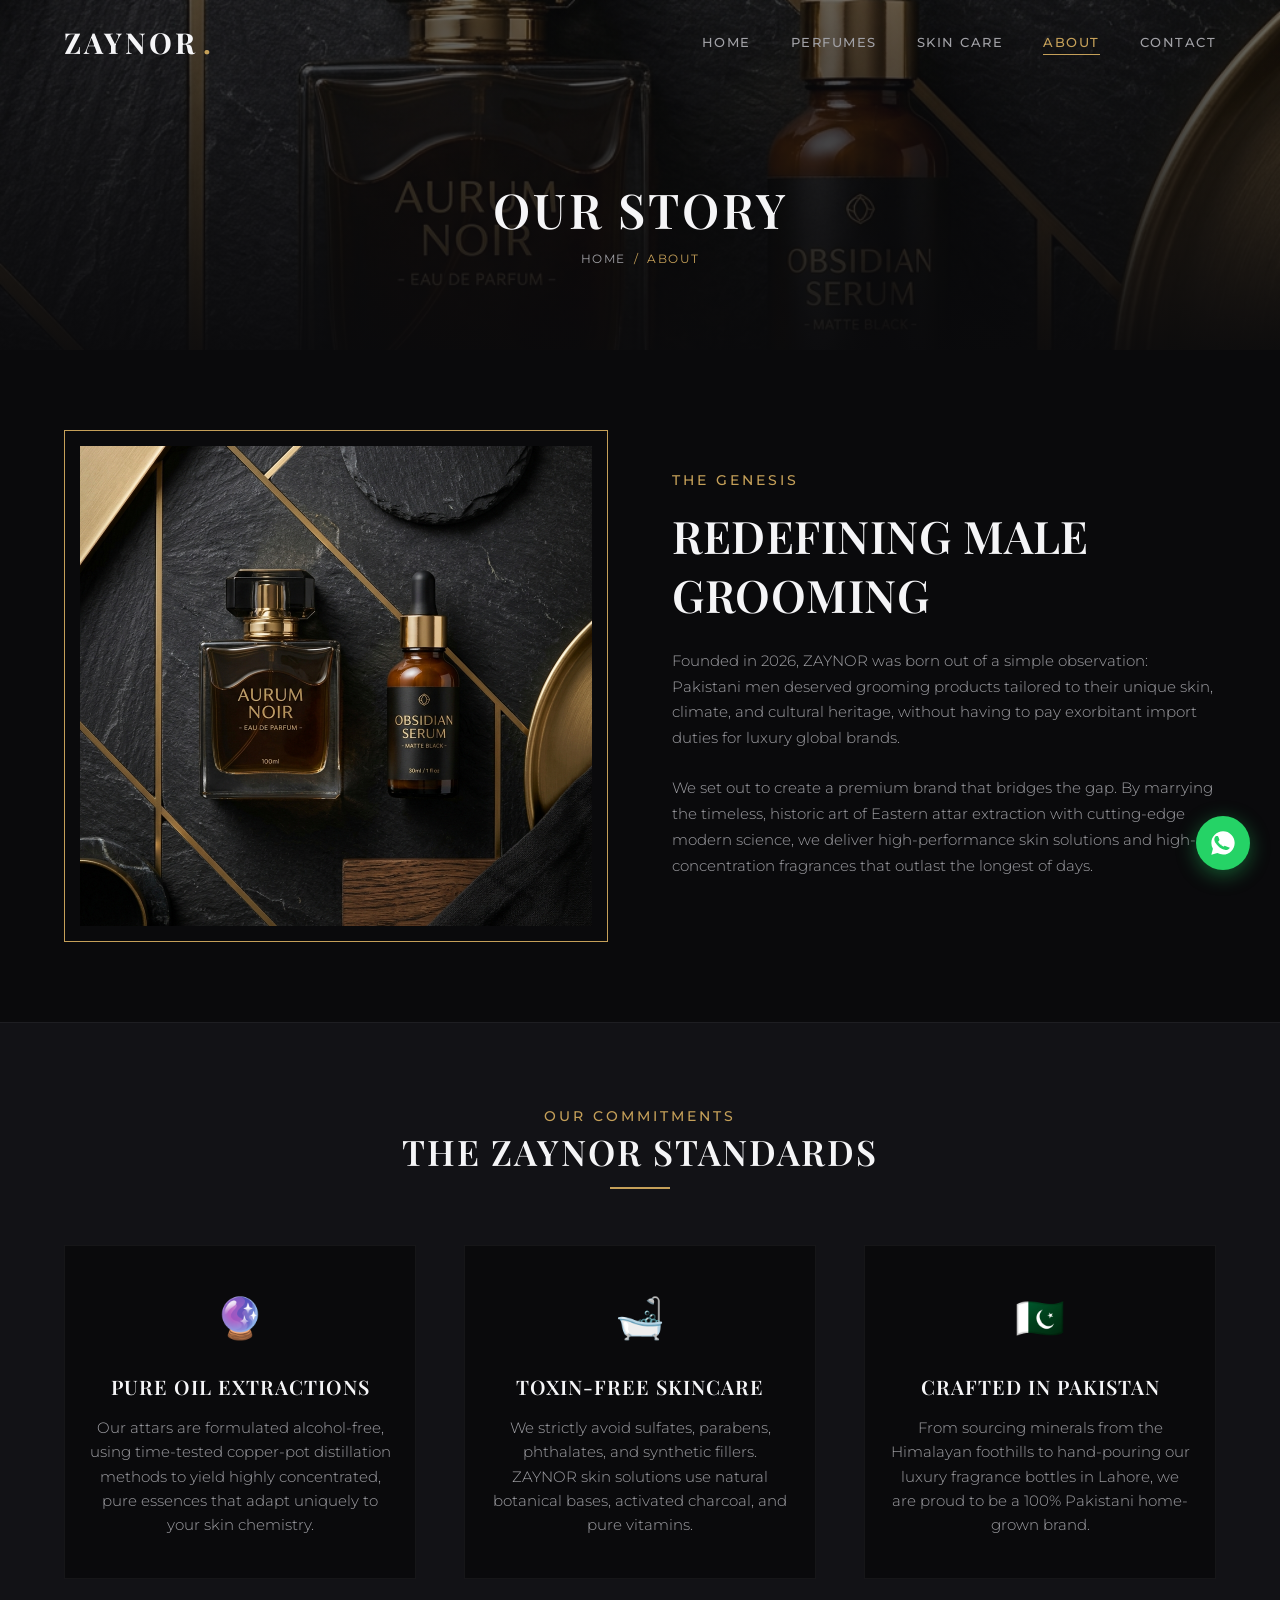
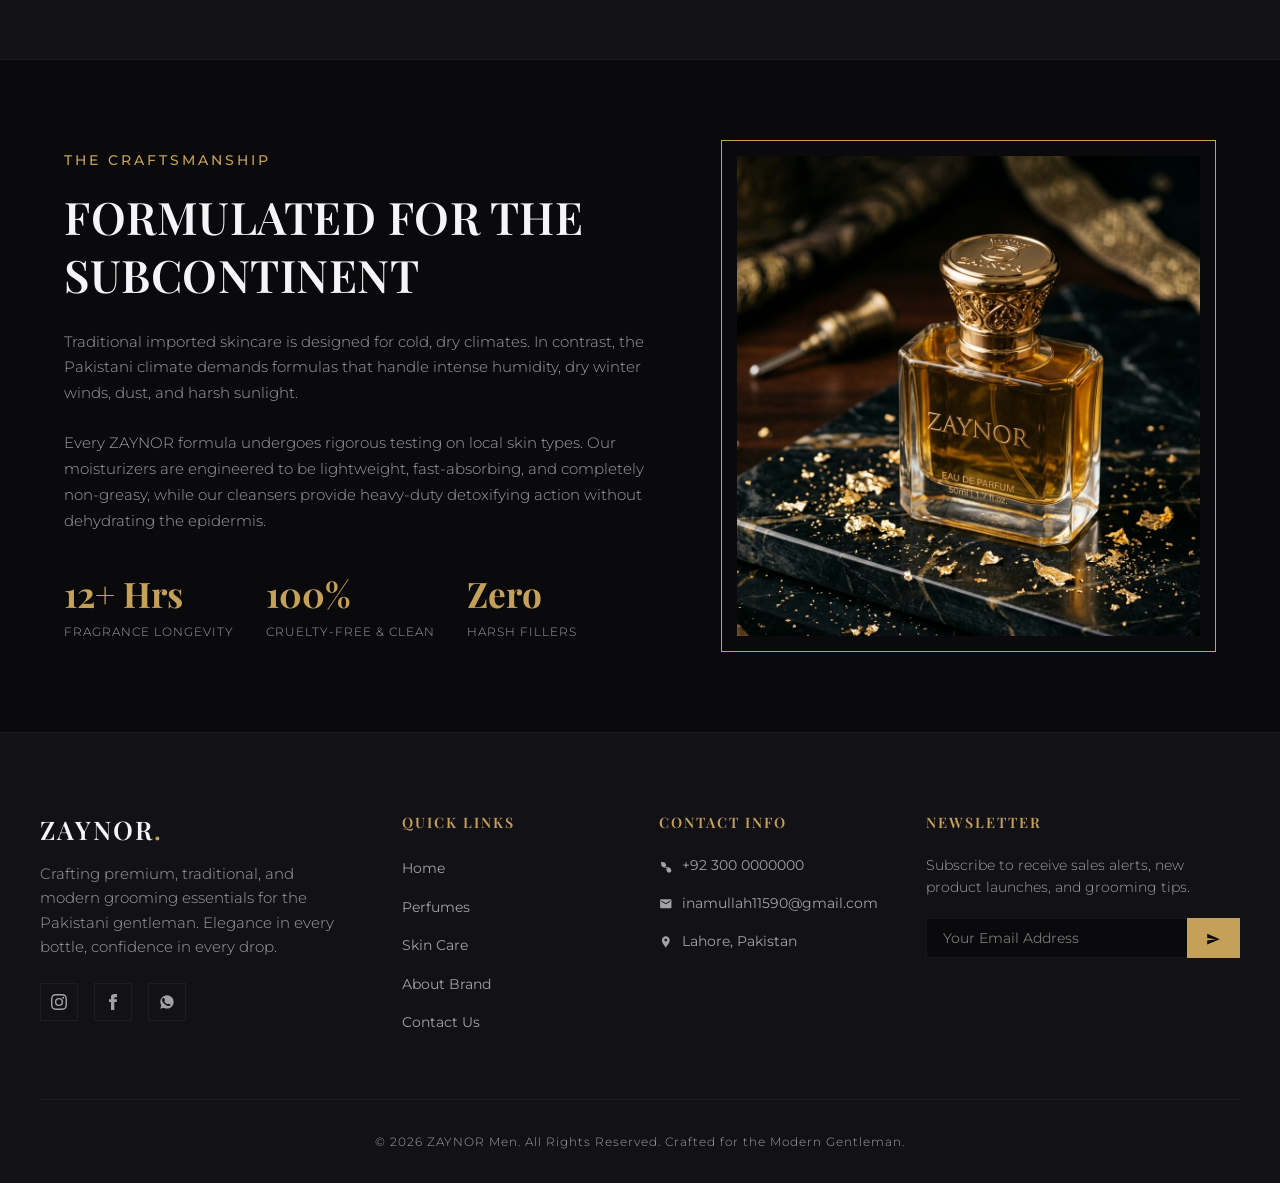
==== commit 53ae5cd8: "Added whatsapp Number & Email" ====
--- a/about.html
+++ b/about.html
@@ -126,7 +126,7 @@
                     <a href="#" aria-label="Facebook">
                         <svg class="icon" viewBox="0 0 24 24"><path d="M9 8h-3v4h3v12h5v-12h3.642l.358-4h-4v-1.667c0-.955.192-1.333 1.115-1.333h2.885v-5h-3.808c-3.596 0-5.192 1.583-5.192 4.615v3.385z"/></svg>
                     </a>
-                    <a href="https://wa.me/923000000000" target="_blank" aria-label="WhatsApp">
+                    <a href="https://wa.me/923084111590" target="_blank" aria-label="WhatsApp">
                         <svg class="icon" viewBox="0 0 24 24"><path d="M12.012 2c-5.506 0-9.989 4.478-9.99 9.984a9.96 9.96 0 001.333 4.993L2 22l5.13-1.347a9.96 9.96 0 004.887 1.28h.005c5.505 0 9.988-4.478 9.989-9.985 0-2.67-1.037-5.18-2.92-7.065A9.925 9.925 0 0012.012 2zm5.836 14.166c-.32.902-1.854 1.764-2.556 1.87-.62.093-1.428.167-3.953-.878-3.23-1.336-5.307-4.636-5.468-4.85-.162-.216-1.309-1.742-1.309-3.324 0-1.583.826-2.36 1.118-2.667.29-.307.64-.384.85-.384.214 0 .429.002.617.01.196.009.46-.073.722.56.268.647.915 2.233.996 2.395.08.162.133.35.026.565-.107.214-.16.347-.32.532-.162.185-.34.409-.485.55-.16.155-.328.324-.143.642.185.318.824 1.354 1.766 2.195 1.21 1.08 2.227 1.414 2.549 1.575.322.161.51.134.7-.082.19-.217.825-.96.105-1.285-.246-.108-.396-.188-1.578-.667-.322-.132-.538-.066-.7.13-.16.195-.627.785-.77 0-.142-.785-.286-1.547-.63-.162-.317-.324-.633-.143-.951z"/></svg>
                     </a>
                 </div>
@@ -146,11 +146,11 @@
                 <ul>
                     <li>
                         <svg class="icon" viewBox="0 0 24 24"><path d="M20 22.622l-3.521-.51c-.696-.11-1.31-.5-1.67-1.12l-1.92-3.32c-.52-.89-.17-2.03.77-2.48l1.43-.68c-.69-1.48-1.78-2.57-3.26-3.26l-.68 1.43c-.45.94-1.59 1.29-2.48.77l-3.32-1.92c-.62-.36-1.01-.97-1.12-1.67l-.51-3.52C3.12 4.14 4.14 3.12 5.38 3.32l3.52.51c.69.11 1.31.5 1.67 1.12l1.92 3.32c.52.89.17 2.03-.77 2.48l-1.43.68c.69 1.48 1.78 2.57 3.26 3.26l.68-1.43c.45-.94 1.59-1.29 2.48-.77l3.32 1.92c.62.36 1.01.97 1.12 1.67l.51 3.52c.2 1.24-.82 2.26-2.06 2.06z"/></svg>
-                        <a href="https://wa.me/923000000000" target="_blank">+92 300 0000000</a>
+                        <a href="https://wa.me/923084111590" target="_blank">+92 300 0000000</a>
                     </li>
                     <li>
                         <svg class="icon" viewBox="0 0 24 24"><path d="M20 4H4c-1.1 0-1.99.9-1.99 2L2 18c0 1.1.9 2 2 2h16c1.1 0 2-.9 2-2V6c0-1.1-.9-2-2-2zm0 4l-8 5-8-5V6l8 5 8-5v2z"/></svg>
-                        <a href="mailto:info@zaynor.com">info@zaynor.com</a>
+                        <a href="mailto:inamullah11590@gmail.com">inamullah11590@gmail.com</a>
                     </li>
                     <li>
                         <svg class="icon" viewBox="0 0 24 24"><path d="M12 2C8.13 2 5 5.13 5 9c0 5.25 7 13 7 13s7-7.75 7-13c0-3.87-3.13-7-7-7zm0 9.5c-1.38 0-2.5-1.12-2.5-2.5s1.12-2.5 2.5-2.5 2.5 1.12 2.5 2.5-1.12 2.5-2.5 2.5z"/></svg>
--- a/css/style.css
+++ b/css/style.css
@@ -264,12 +264,15 @@
     color: var(--gold-primary);
 }
 
+/* ── Desktop nav-menu: clean horizontal flex ────────────────────────────── */
 .nav-menu {
     display: flex;
     align-items: center;
     gap: 2.5rem;
-}
-
+    list-style: none;
+}
+
+/* Desktop nav link styles */
 .nav-link {
     font-family: var(--font-body);
     font-size: 0.8rem;
@@ -279,6 +282,7 @@
     color: var(--text-secondary);
     position: relative;
     padding: 5px 0;
+    transition: var(--transition-fast);
 }
 
 .nav-link:hover, .nav-link.active {
@@ -300,57 +304,208 @@
     width: 100%;
 }
 
+/* Hamburger — hidden on desktop */
 .nav-toggle {
     display: none;
+    flex-direction: column;
+    justify-content: center;
+    gap: 5px;
     background: none;
     border: none;
     cursor: pointer;
-    padding: 5px;
+    padding: 6px;
+    z-index: 1001;
+    position: relative;
 }
 
 .nav-toggle span {
     display: block;
-    width: 25px;
+    width: 24px;
     height: 2px;
     background-color: var(--text-primary);
-    margin: 5px 0;
+    border-radius: 2px;
     transition: var(--transition-fast);
 }
 
-/* Open Mobile Menu State */
-.nav-toggle.open span:nth-child(1) {
-    transform: rotate(45deg) translate(5px, 5px);
-}
-.nav-toggle.open span:nth-child(2) {
+/* Default: Mobile Drawer & Overlay are COMPLETELY HIDDEN on Desktop screens (>768px) */
+.mobile-drawer {
+    display: none !important;
+}
+
+.nav-overlay {
+    display: none !important;
+    position: fixed;
+    inset: 0;
+    background-color: rgba(0, 0, 0, 0.65);
+    backdrop-filter: blur(4px);
+    -webkit-backdrop-filter: blur(4px);
+    z-index: 998;
     opacity: 0;
-}
-.nav-toggle.open span:nth-child(3) {
-    transform: rotate(-45deg) translate(6px, -6px);
-}
-
+    transition: opacity 0.35s ease;
+}
+
+/* ==========================================================================
+   Mobile Nav Drawer  (only activated on ≤ 768 px)
+   ========================================================================== */
 @media (max-width: 768px) {
+
+    /* Show hamburger button on mobile only */
     .nav-toggle {
-        display: block;
-    }
-    
+        display: flex !important;
+    }
+
+    /* Hide desktop nav links on mobile — the drawer handles them */
     .nav-menu {
+        display: none !important;
+    }
+
+    /* Show overlay on mobile when active */
+    .nav-overlay.active {
+        display: block !important;
+        opacity: 1;
+    }
+
+    /* ── Drawer panel ─────────────────────────────────────────────────────── */
+    .mobile-drawer {
+        display: flex !important;
         position: fixed;
         top: 0;
-        right: -100%;
+        right: -110%;
         height: 100vh;
-        width: 75%;
+        width: 80%;
         max-width: 320px;
-        background-color: var(--bg-secondary);
+        background-color: #0d0d10;
         flex-direction: column;
+        border-left: 1px solid var(--gold-primary);
+        box-shadow: -15px 0 50px rgba(0, 0, 0, 0.85);
+        transition: right 0.42s cubic-bezier(0.4, 0, 0.2, 1);
+        z-index: 999;
+        overflow: hidden;
+    }
+
+    .mobile-drawer.open {
+        right: 0;
+    }
+
+    /* ── Drawer header: ZAYNOR logo + × close ─────────────────────────────── */
+    .drawer-header {
+        display: flex;
+        align-items: center;
+        justify-content: space-between;
+        padding: 1.4rem 1.8rem;
+        border-bottom: 1px solid rgba(197, 160, 89, 0.15);
+        flex-shrink: 0;
+    }
+
+    .drawer-brand {
+        font-family: var(--font-heading);
+        font-size: 1.5rem;
+        font-weight: 700;
+        letter-spacing: 3px;
+        color: var(--text-primary);
+    }
+
+    .drawer-brand span {
+        color: var(--gold-primary);
+    }
+
+    /* × close button */
+    .drawer-close {
+        background: none;
+        border: 1px solid rgba(197, 160, 89, 0.3);
+        color: var(--text-secondary);
+        cursor: pointer;
+        width: 36px;
+        height: 36px;
+        display: flex;
+        align-items: center;
         justify-content: center;
-        gap: 2.5rem;
-        box-shadow: -10px 0 30px rgba(0,0,0,0.5);
-        transition: var(--transition-normal);
-        z-index: 999;
-    }
-    
-    .nav-menu.open {
-        right: 0;
+        transition: var(--transition-fast);
+        flex-shrink: 0;
+        border-radius: 2px;
+    }
+
+    .drawer-close:hover {
+        color: var(--gold-primary);
+        border-color: var(--gold-primary);
+        background-color: rgba(197, 160, 89, 0.08);
+    }
+
+    /* ── Drawer nav links ─────────────────────────────────────────────────── */
+    .drawer-links {
+        flex: 1;
+        overflow-y: auto;
+        padding: 0.8rem 0;
+        list-style: none;
+    }
+
+    .drawer-links li a {
+        display: flex;
+        align-items: center;
+        gap: 10px;
+        padding: 1rem 2rem;
+        font-family: var(--font-body);
+        font-size: 0.85rem;
+        font-weight: 500;
+        text-transform: uppercase;
+        letter-spacing: 2.5px;
+        color: var(--text-secondary);
+        border-bottom: 1px solid rgba(255, 255, 255, 0.04);
+        transition: var(--transition-fast);
+    }
+
+    .drawer-links li a::before {
+        content: '';
+        display: inline-block;
+        width: 0;
+        height: 1px;
+        background-color: var(--gold-primary);
+        transition: width 0.28s ease;
+        flex-shrink: 0;
+    }
+
+    .drawer-links li a:hover,
+    .drawer-links li a.active {
+        color: var(--gold-primary);
+        background-color: rgba(197, 160, 89, 0.05);
+        padding-left: 2.4rem;
+    }
+
+    .drawer-links li a:hover::before,
+    .drawer-links li a.active::before {
+        width: 14px;
+    }
+
+    /* ── Drawer footer: WhatsApp contact ──────────────────────────────────── */
+    .drawer-footer {
+        padding: 1.4rem 2rem;
+        border-top: 1px solid rgba(197, 160, 89, 0.12);
+        flex-shrink: 0;
+    }
+
+    .drawer-footer p {
+        font-size: 0.72rem;
+        color: var(--text-secondary);
+        letter-spacing: 1px;
+        opacity: 0.55;
+        margin-bottom: 0.6rem;
+    }
+
+    .drawer-wa-link {
+        display: inline-flex;
+        align-items: center;
+        gap: 8px;
+        color: #25d366;
+        font-size: 0.8rem;
+        font-weight: 600;
+        letter-spacing: 1px;
+    }
+
+    .drawer-wa-link svg {
+        width: 17px;
+        height: 17px;
+        fill: #25d366;
+        flex-shrink: 0;
     }
 }
 
@@ -1229,3 +1384,164 @@
     font-size: 0.85rem;
     font-weight: 500;
 }
+
+/* ==========================================================================
+   Scroll To Top Button
+   ========================================================================== */
+.scroll-top {
+    position: fixed;
+    bottom: 90px;
+    right: 30px;
+    width: 44px;
+    height: 44px;
+    background-color: var(--gold-primary);
+    color: var(--text-dark);
+    border: none;
+    cursor: pointer;
+    display: flex;
+    align-items: center;
+    justify-content: center;
+    font-size: 1.1rem;
+    z-index: 1500;
+    opacity: 0;
+    transform: translateY(20px);
+    transition: var(--transition-normal);
+    pointer-events: none;
+}
+
+.scroll-top.visible {
+    opacity: 1;
+    transform: translateY(0);
+    pointer-events: all;
+}
+
+.scroll-top:hover {
+    background-color: var(--gold-accent);
+    transform: translateY(-3px);
+}
+
+/* ==========================================================================
+   Floating WhatsApp CTA Button (Desktop & Mobile)
+   ========================================================================== */
+.whatsapp-float {
+    position: fixed;
+    bottom: 30px;
+    right: 30px;
+    z-index: 1500;
+    width: 54px;
+    height: 54px;
+    background-color: #25d366;
+    border-radius: 50%;
+    display: flex;
+    align-items: center;
+    justify-content: center;
+    box-shadow: 0 5px 20px rgba(37, 211, 102, 0.4);
+    transition: var(--transition-normal);
+    animation: pulse-whatsapp 2s infinite 3s;
+}
+
+.whatsapp-float svg {
+    width: 28px;
+    height: 28px;
+    fill: #fff;
+}
+
+.whatsapp-float:hover {
+    background-color: #20ba5a;
+    transform: scale(1.1);
+    box-shadow: 0 8px 28px rgba(37, 211, 102, 0.5);
+}
+
+@media (max-width: 768px) {
+    .whatsapp-float {
+        bottom: 24px;
+        right: 20px;
+        width: 50px;
+        height: 50px;
+    }
+    .whatsapp-float svg {
+        width: 25px;
+        height: 25px;
+    }
+    .scroll-top {
+        bottom: 86px;
+        right: 20px;
+    }
+}
+
+@keyframes pulse-whatsapp {
+    0%   { box-shadow: 0 5px 20px rgba(37,211,102,0.4); }
+    50%  { box-shadow: 0 5px 30px rgba(37,211,102,0.65), 0 0 0 10px rgba(37,211,102,0.08); }
+    100% { box-shadow: 0 5px 20px rgba(37,211,102,0.4); }
+}
+
+/* ==========================================================================
+   Gold Divider Ornament
+   ========================================================================== */
+.divider-ornament {
+    text-align: center;
+    margin: 0 auto 3rem;
+    display: flex;
+    align-items: center;
+    gap: 1rem;
+    max-width: 300px;
+}
+
+.divider-ornament::before,
+.divider-ornament::after {
+    content: '';
+    flex: 1;
+    height: 1px;
+    background: linear-gradient(90deg, transparent, var(--gold-primary), transparent);
+}
+
+.divider-ornament span {
+    color: var(--gold-primary);
+    font-size: 1rem;
+}
+
+/* ==========================================================================
+   Shimmer / Skeleton Loading
+   ========================================================================== */
+@keyframes shimmer {
+    0%   { background-position: -200% 0; }
+    100% { background-position: 200% 0; }
+}
+
+.skeleton {
+    background: linear-gradient(90deg, var(--bg-secondary) 25%, var(--bg-tertiary) 50%, var(--bg-secondary) 75%);
+    background-size: 200% 100%;
+    animation: shimmer 1.5s infinite;
+}
+
+/* ==========================================================================
+   Utility Classes
+   ========================================================================== */
+.text-gold { color: var(--gold-primary); }
+.text-center { text-align: center; }
+.mt-1 { margin-top: 1rem; }
+.mt-2 { margin-top: 2rem; }
+.mb-1 { margin-bottom: 1rem; }
+.mb-2 { margin-bottom: 2rem; }
+.hidden { display: none !important; }
+
+/* ==========================================================================
+   Page Fade-In Entry Animation
+   ========================================================================== */
+@keyframes pageFadeIn {
+    from { opacity: 0; transform: translateY(8px); }
+    to   { opacity: 1; transform: translateY(0); }
+}
+
+main, .page-header {
+    animation: pageFadeIn 0.6s ease-out forwards;
+}
+
+/* ==========================================================================
+   Focus Visible Accessibility Outlines
+   ========================================================================== */
+:focus-visible {
+    outline: 2px solid var(--gold-primary);
+    outline-offset: 3px;
+}
+
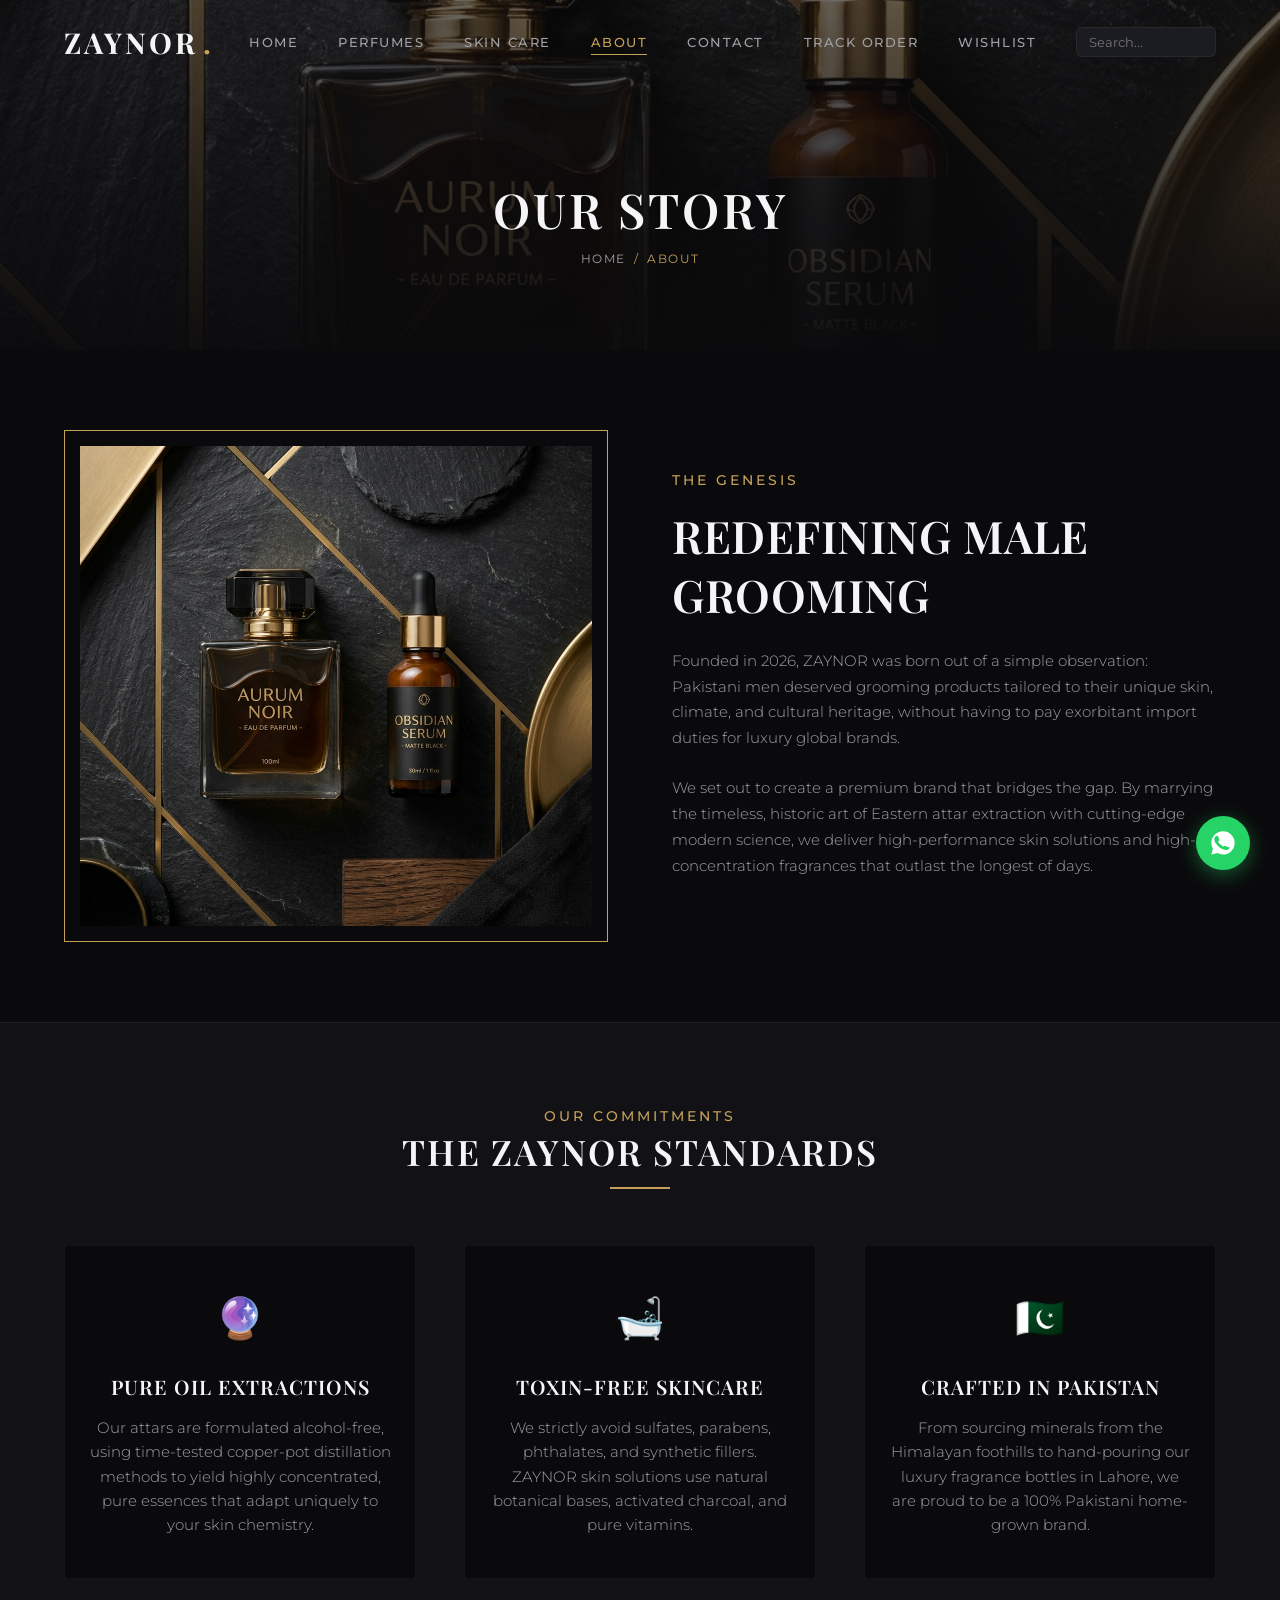
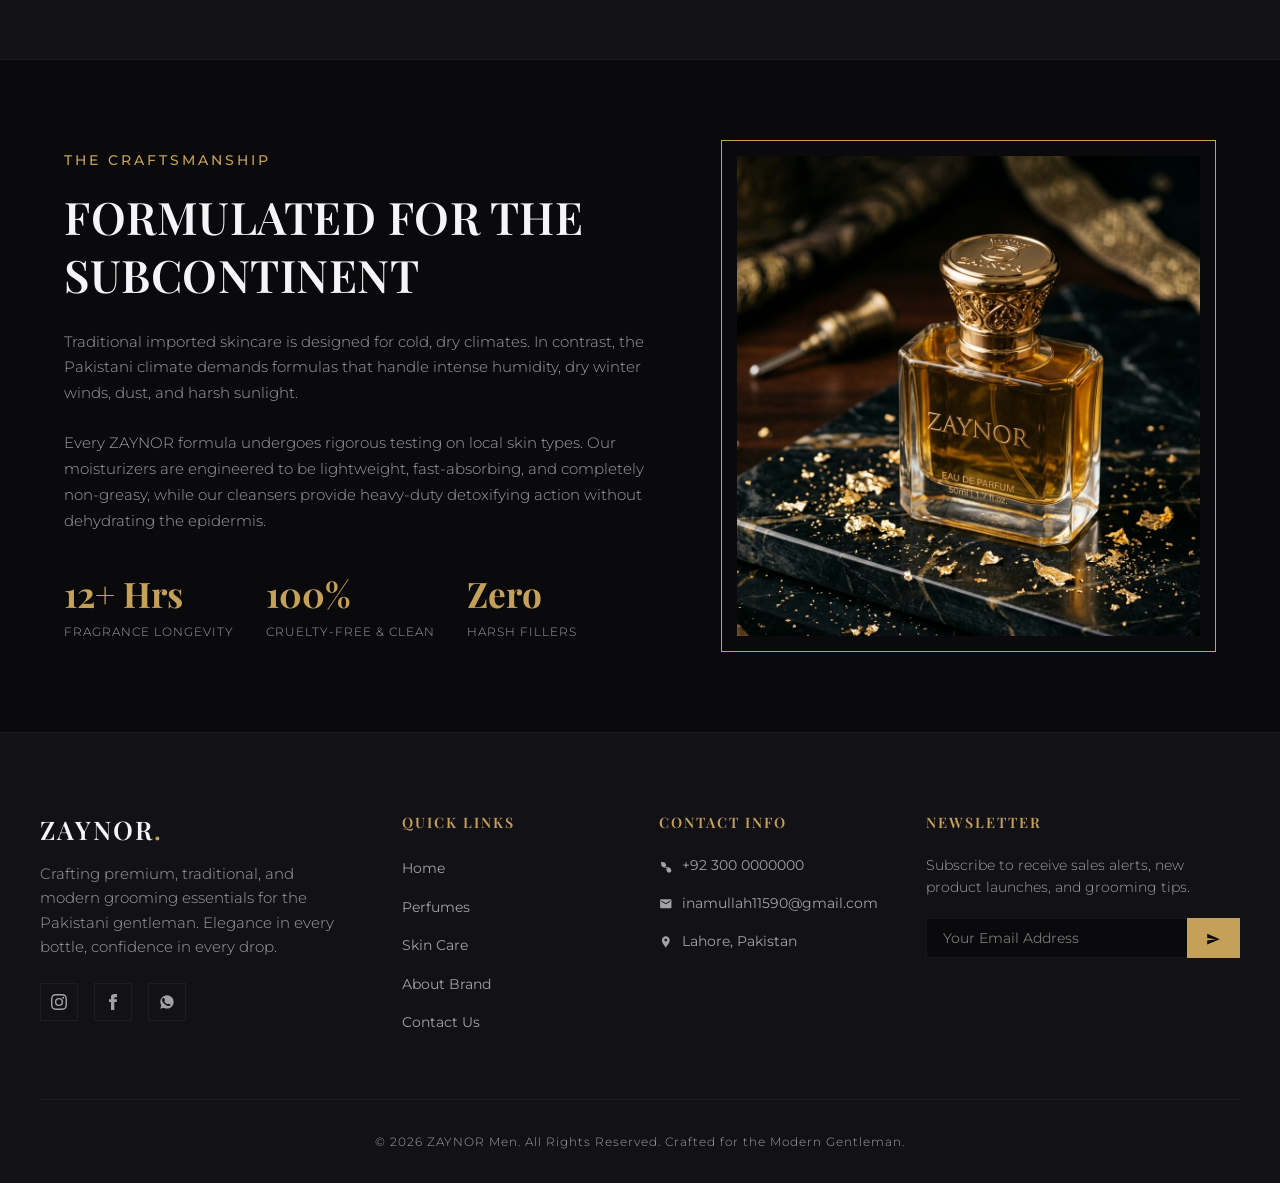
==== commit 6d9af2e9: "add backend to zaynor website" ====
--- a/about.html
+++ b/about.html
@@ -28,6 +28,13 @@
                 <li><a href="skincare.html" class="nav-link">Skin Care</a></li>
                 <li><a href="about.html" class="nav-link active">About</a></li>
                 <li><a href="contact.html" class="nav-link">Contact</a></li>
+                <li><a href="tracking.html" class="nav-link">Track Order</a></li>
+                <li><a href="wishlist.html" class="nav-link">Wishlist</a></li>
+                <li>
+                    <form class="nav-search" action="search.html" method="get" style="display:inline;">
+                        <input type="text" name="q" placeholder="Search..." aria-label="Search products" style="background:var(--bg-tertiary);border:1px solid var(--border-light);border-radius:6px;padding:0.4rem 0.75rem;color:var(--text-primary);font-family:var(--font-body);font-size:0.8rem;width:140px;">
+                    </form>
+                </li>
             </ul>
         </nav>
     </header>
@@ -126,7 +133,7 @@
                     <a href="#" aria-label="Facebook">
                         <svg class="icon" viewBox="0 0 24 24"><path d="M9 8h-3v4h3v12h5v-12h3.642l.358-4h-4v-1.667c0-.955.192-1.333 1.115-1.333h2.885v-5h-3.808c-3.596 0-5.192 1.583-5.192 4.615v3.385z"/></svg>
                     </a>
-                    <a href="https://wa.me/923084111590" target="_blank" aria-label="WhatsApp">
+                    <a href="https://wa.me/923185868241" target="_blank" aria-label="WhatsApp">
                         <svg class="icon" viewBox="0 0 24 24"><path d="M12.012 2c-5.506 0-9.989 4.478-9.99 9.984a9.96 9.96 0 001.333 4.993L2 22l5.13-1.347a9.96 9.96 0 004.887 1.28h.005c5.505 0 9.988-4.478 9.989-9.985 0-2.67-1.037-5.18-2.92-7.065A9.925 9.925 0 0012.012 2zm5.836 14.166c-.32.902-1.854 1.764-2.556 1.87-.62.093-1.428.167-3.953-.878-3.23-1.336-5.307-4.636-5.468-4.85-.162-.216-1.309-1.742-1.309-3.324 0-1.583.826-2.36 1.118-2.667.29-.307.64-.384.85-.384.214 0 .429.002.617.01.196.009.46-.073.722.56.268.647.915 2.233.996 2.395.08.162.133.35.026.565-.107.214-.16.347-.32.532-.162.185-.34.409-.485.55-.16.155-.328.324-.143.642.185.318.824 1.354 1.766 2.195 1.21 1.08 2.227 1.414 2.549 1.575.322.161.51.134.7-.082.19-.217.825-.96.105-1.285-.246-.108-.396-.188-1.578-.667-.322-.132-.538-.066-.7.13-.16.195-.627.785-.77 0-.142-.785-.286-1.547-.63-.162-.317-.324-.633-.143-.951z"/></svg>
                     </a>
                 </div>
@@ -146,7 +153,7 @@
                 <ul>
                     <li>
                         <svg class="icon" viewBox="0 0 24 24"><path d="M20 22.622l-3.521-.51c-.696-.11-1.31-.5-1.67-1.12l-1.92-3.32c-.52-.89-.17-2.03.77-2.48l1.43-.68c-.69-1.48-1.78-2.57-3.26-3.26l-.68 1.43c-.45.94-1.59 1.29-2.48.77l-3.32-1.92c-.62-.36-1.01-.97-1.12-1.67l-.51-3.52C3.12 4.14 4.14 3.12 5.38 3.32l3.52.51c.69.11 1.31.5 1.67 1.12l1.92 3.32c.52.89.17 2.03-.77 2.48l-1.43.68c.69 1.48 1.78 2.57 3.26 3.26l.68-1.43c.45-.94 1.59-1.29 2.48-.77l3.32 1.92c.62.36 1.01.97 1.12 1.67l.51 3.52c.2 1.24-.82 2.26-2.06 2.06z"/></svg>
-                        <a href="https://wa.me/923084111590" target="_blank">+92 300 0000000</a>
+                        <a href="https://wa.me/923185868241" target="_blank">+92 300 0000000</a>
                     </li>
                     <li>
                         <svg class="icon" viewBox="0 0 24 24"><path d="M20 4H4c-1.1 0-1.99.9-1.99 2L2 18c0 1.1.9 2 2 2h16c1.1 0 2-.9 2-2V6c0-1.1-.9-2-2-2zm0 4l-8 5-8-5V6l8 5 8-5v2z"/></svg>
--- a/css/style.css
+++ b/css/style.css
@@ -1545,3 +1545,35 @@
     outline-offset: 3px;
 }
 
+/* ==========================================================================
+   Wishlist Heart Button (on product cards)
+   ========================================================================== */
+.wishlist-heart {
+    position: absolute;
+    top: 12px;
+    right: 12px;
+    width: 36px;
+    height: 36px;
+    border-radius: 50%;
+    background: rgba(0, 0, 0, 0.45);
+    border: none;
+    color: #fff;
+    font-size: 1.2rem;
+    cursor: pointer;
+    display: flex;
+    align-items: center;
+    justify-content: center;
+    z-index: 5;
+    transition: background var(--transition-fast), transform var(--transition-fast);
+    line-height: 1;
+    padding: 0;
+}
+.wishlist-heart:hover {
+    background: rgba(0, 0, 0, 0.7);
+    transform: scale(1.15);
+}
+.wishlist-heart.active {
+    color: #e74c3c;
+    background: rgba(255, 255, 255, 0.9);
+}
+
